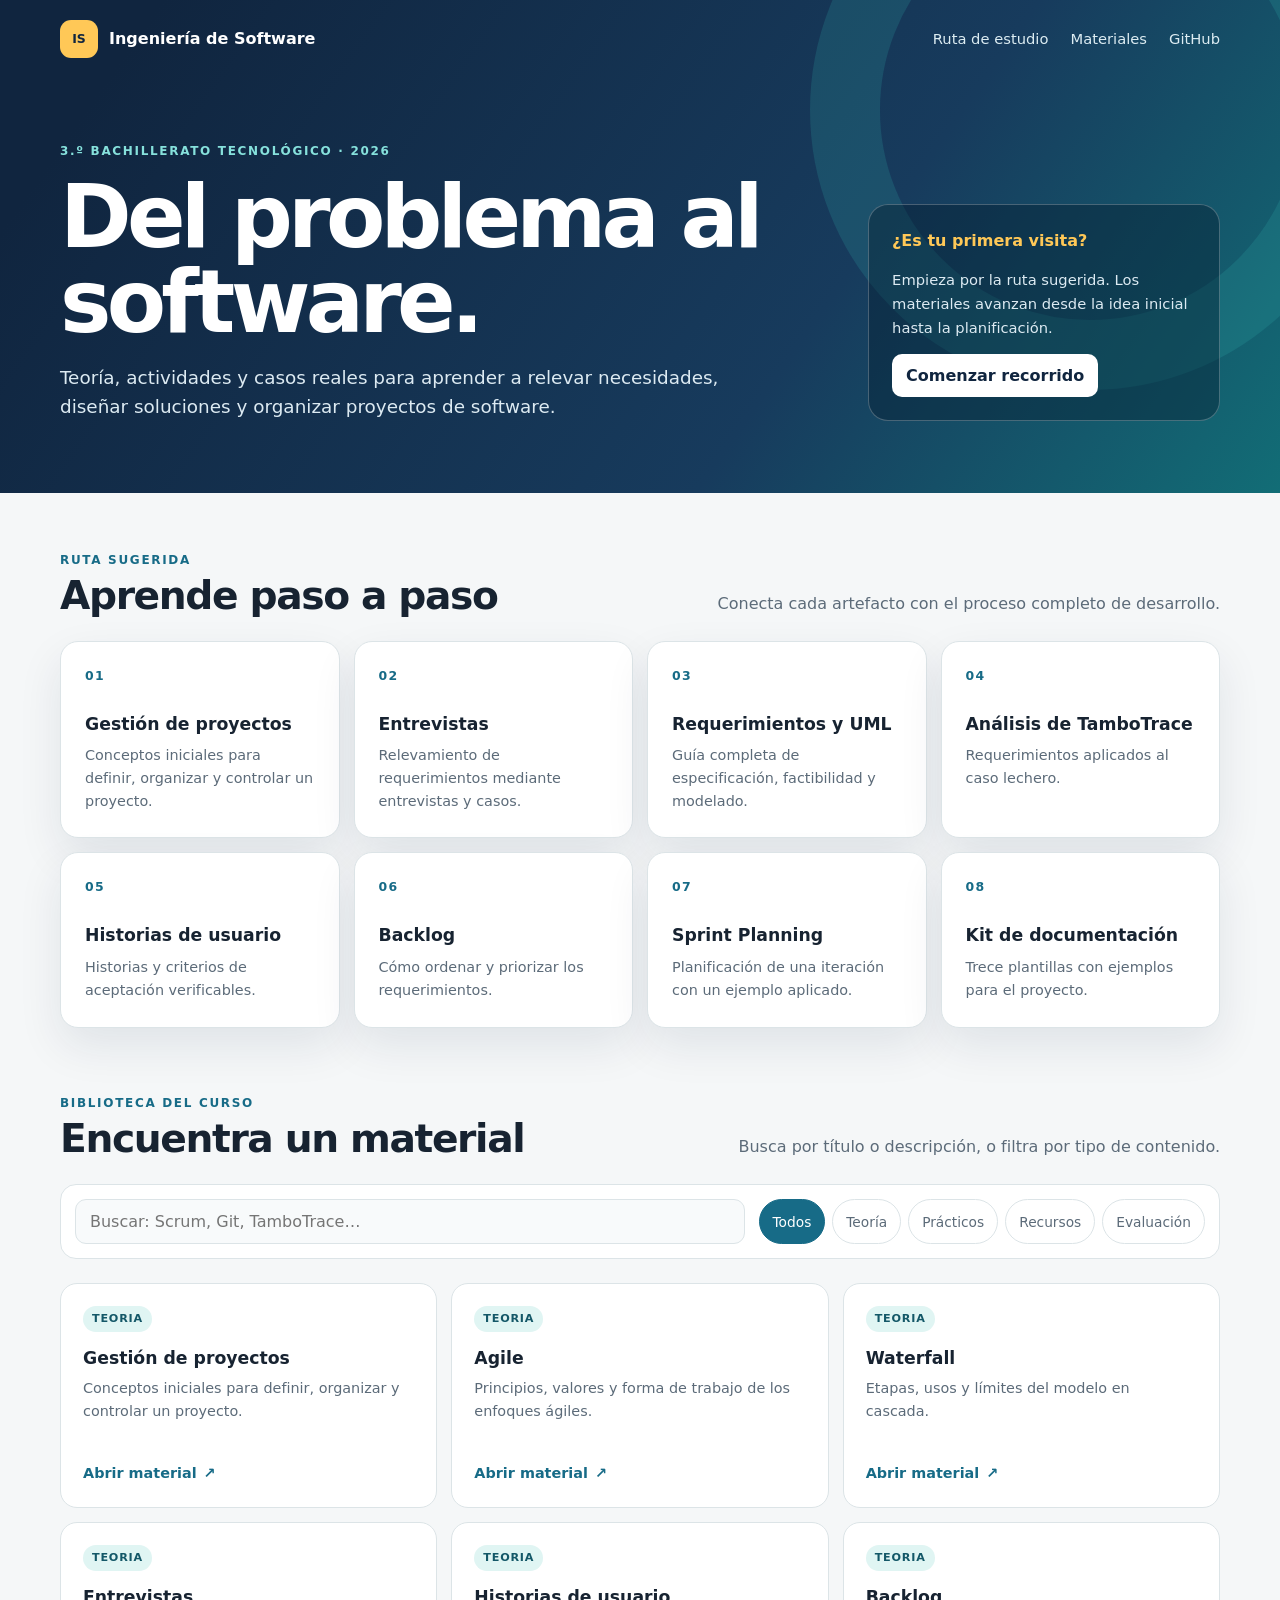
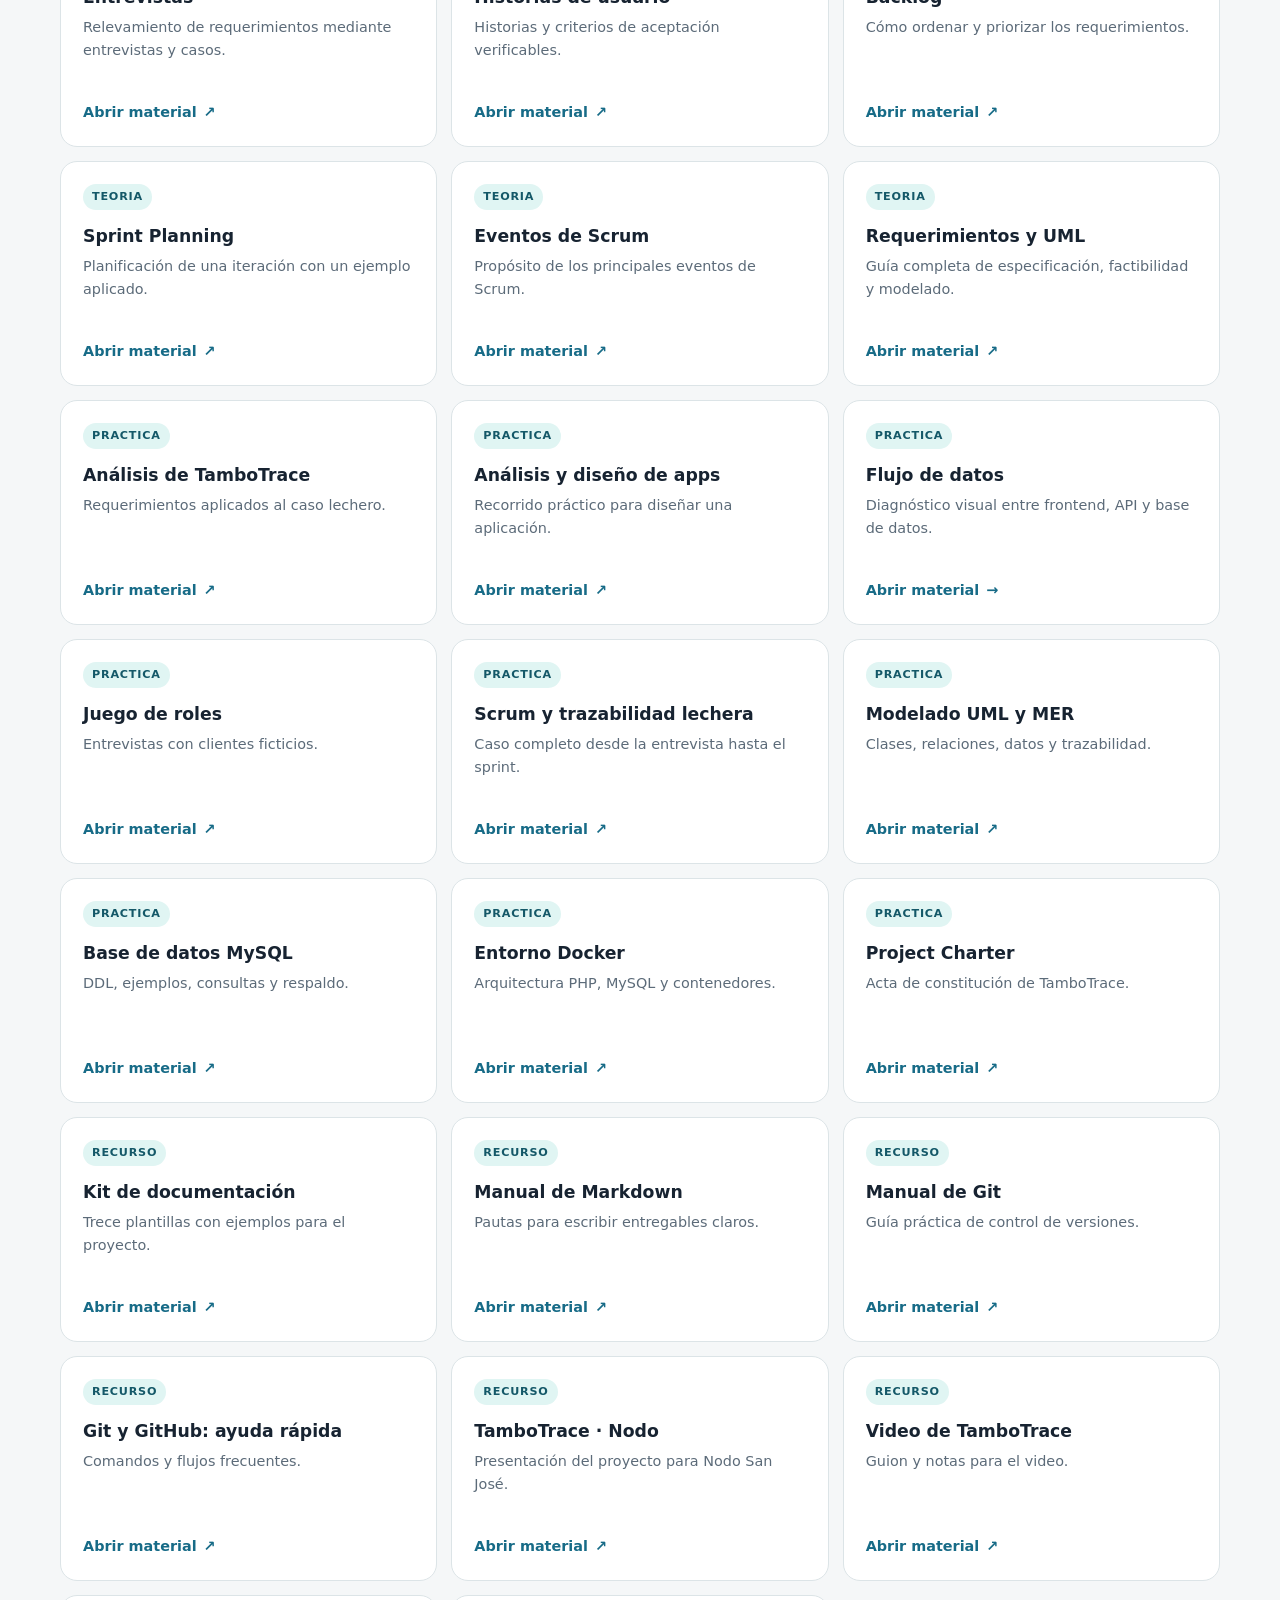
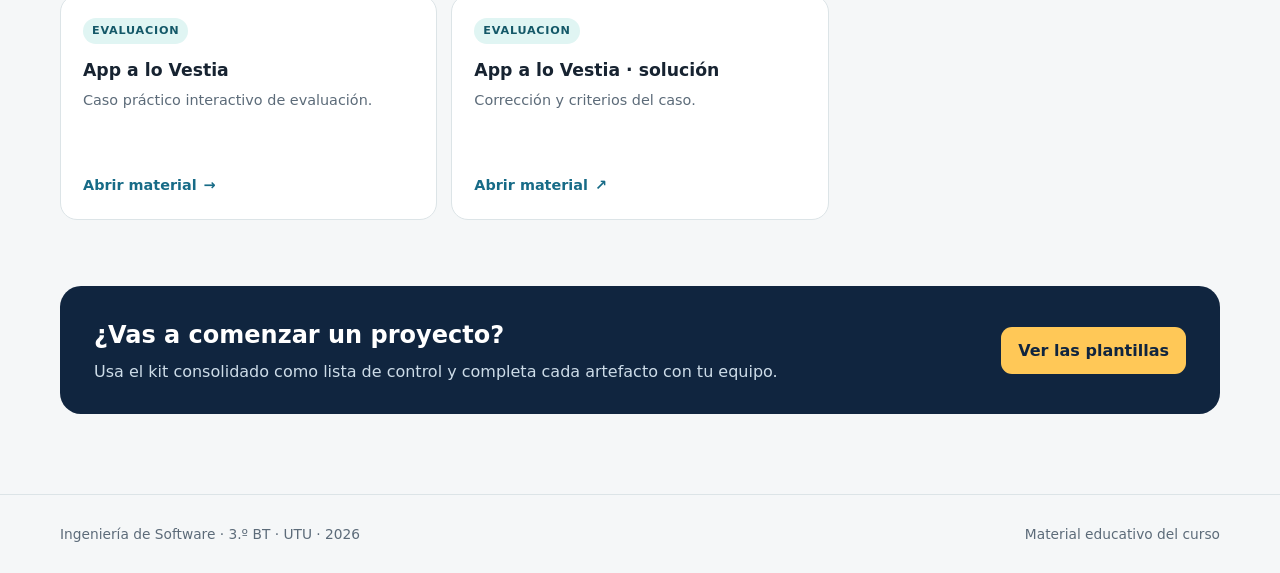
==== index.html @ 67c32080 "Prepara portal del curso para GitHub Pages" ====
<!doctype html>
<html lang="es">
<head>
  <meta charset="utf-8">
  <meta name="viewport" content="width=device-width, initial-scale=1">
  <meta name="description" content="Materiales de Ingeniería de Software para 3.º de Bachillerato Tecnológico, UTU.">
  <meta name="theme-color" content="#10253f">
  <meta property="og:type" content="website">
  <meta property="og:locale" content="es_UY">
  <meta property="og:title" content="Ingeniería de Software · 3.º BT">
  <meta property="og:description" content="Ruta de estudio, actividades y recursos del curso de Ingeniería de Software.">
  <link rel="canonical" href="https://portalutu.github.io/ing_software-3ro-bt/">
  <title>Ingeniería de Software · 3.º BT</title>
  <style>
    :root{--navy:#10253f;--navy2:#173b5d;--blue:#176b87;--cyan:#35b8b2;--yellow:#ffc857;--ink:#172331;--muted:#5c6b79;--paper:#f5f7f8;--card:#fff;--line:#dce4e7;--shadow:0 18px 45px #10253f17;color-scheme:light}
    *{box-sizing:border-box}html{scroll-behavior:smooth}body{margin:0;color:var(--ink);background:var(--paper);font:16px/1.6 system-ui,-apple-system,"Segoe UI",sans-serif}a{color:inherit}.wrap{width:min(1160px,calc(100% - 36px));margin:auto}.skip{position:fixed;z-index:20;top:10px;left:10px;padding:9px 13px;background:#fff;border-radius:8px;transform:translateY(-160%)}.skip:focus{transform:none}a:focus-visible,button:focus-visible,input:focus-visible{outline:3px solid var(--yellow);outline-offset:3px}
    header{position:relative;overflow:hidden;color:#fff;background:linear-gradient(125deg,var(--navy) 10%,var(--navy2) 64%,#126d76)}header:after{content:"";position:absolute;width:420px;height:420px;right:-90px;top:-170px;border:70px solid #35b8b22e;border-radius:50%}nav{position:relative;z-index:1;display:flex;justify-content:space-between;align-items:center;padding:20px 0}.brand{display:flex;align-items:center;gap:11px;font-weight:800;text-decoration:none}.mark{display:grid;place-items:center;width:38px;height:38px;border-radius:11px;color:var(--navy);background:var(--yellow);font-size:.78rem}.navlinks{display:flex;gap:22px}.navlinks a{color:#dcecf2;font-size:.92rem;text-decoration:none}.hero{position:relative;z-index:1;display:grid;grid-template-columns:1.5fr .7fr;gap:54px;align-items:end;padding:64px 0 72px}.eyebrow,.kicker{color:#86e1dc;font-size:.75rem;font-weight:850;letter-spacing:.14em;text-transform:uppercase}h1{max-width:760px;margin:14px 0 18px;font-size:clamp(2.8rem,7vw,5.4rem);line-height:.98;letter-spacing:-.055em}.lead{max-width:670px;margin:0;color:#dceaf2;font-size:1.15rem}.hero-card{padding:23px;border:1px solid #ffffff3d;border-radius:20px;background:#071d306b}.hero-card strong{display:block;color:var(--yellow)}.hero-card p{color:#dceaf2;font-size:.92rem}.hero-card a{display:inline-flex;padding:9px 14px;border-radius:10px;color:var(--navy);background:#fff;font-weight:750;text-decoration:none}
    main{padding:58px 0 80px}section{margin-bottom:66px}.section-head{display:flex;justify-content:space-between;align-items:end;gap:24px;margin-bottom:24px}.section-head h2{margin:3px 0 0;font-size:clamp(1.7rem,4vw,2.45rem);line-height:1.1;letter-spacing:-.035em}.section-head p{max-width:540px;margin:0;color:var(--muted)}.kicker{color:var(--blue)}.route{display:grid;grid-template-columns:repeat(4,1fr);gap:14px;counter-reset:step}.step{min-height:176px;padding:24px;border:1px solid var(--line);border-radius:18px;background:var(--card);box-shadow:var(--shadow);text-decoration:none;transition:.18s}.step:hover,.material:hover{transform:translateY(-4px);border-color:var(--cyan)}.step:before{counter-increment:step;content:"0" counter(step);display:block;margin-bottom:25px;color:var(--blue);font-size:.78rem;font-weight:900;letter-spacing:.1em}.step strong{display:block;font-size:1.08rem}.step span{display:block;margin-top:6px;color:var(--muted);font-size:.9rem}
    .toolbar{display:grid;grid-template-columns:1fr auto;gap:14px;margin-bottom:24px;padding:14px;border:1px solid var(--line);border-radius:16px;background:#fff}.search{width:100%;min-height:44px;padding:9px 14px;border:1px solid var(--line);border-radius:11px;color:var(--ink);background:#f8fafb;font:inherit}.filters{display:flex;flex-wrap:wrap;gap:7px}.filter{border:1px solid var(--line);border-radius:999px;padding:8px 13px;color:var(--muted);background:#fff;font:inherit;font-size:.86rem;cursor:pointer}.filter[aria-pressed=true]{color:#fff;border-color:var(--blue);background:var(--blue)}.materials{display:grid;grid-template-columns:repeat(3,1fr);gap:14px}.material{display:flex;flex-direction:column;min-height:225px;padding:22px;border:1px solid var(--line);border-radius:17px;background:#fff;transition:.18s}.material[hidden]{display:none}.tag{align-self:flex-start;padding:4px 9px;border-radius:999px;color:#145868;background:#e0f5f3;font-size:.7rem;font-weight:850;letter-spacing:.07em;text-transform:uppercase}.material h3{margin:16px 0 7px;font-size:1.08rem;line-height:1.25}.material p{margin:0 0 17px;color:var(--muted);font-size:.9rem}.material a{display:inline-flex;gap:7px;margin-top:auto;color:var(--blue);font-size:.9rem;font-weight:800;text-decoration:none}.material a:after{content:"↗"}.material a.local:after{content:"→"}.empty{display:none;grid-column:1/-1;padding:42px;border:1px dashed #aebbc1;border-radius:16px;color:var(--muted);text-align:center}.callout{display:grid;grid-template-columns:1fr auto;gap:30px;align-items:center;padding:30px 34px;border-radius:21px;color:#fff;background:var(--navy)}.callout h2{margin:0}.callout p{margin:4px 0 0;color:#cddce8}.callout a{padding:11px 17px;border-radius:11px;color:var(--navy);background:var(--yellow);font-weight:850;text-decoration:none}footer{padding:28px 0;border-top:1px solid var(--line);color:var(--muted);font-size:.86rem}footer .wrap{display:flex;justify-content:space-between}
    @media(max-width:1000px){.hero{grid-template-columns:1fr}.route,.materials{grid-template-columns:repeat(2,1fr)}.toolbar{grid-template-columns:1fr}}@media(max-width:620px){.wrap{width:min(100% - 24px,1160px)}.navlinks{display:none}.hero{padding:45px 0 52px}.route,.materials{grid-template-columns:1fr}.section-head{align-items:start;flex-direction:column;gap:9px}.callout{grid-template-columns:1fr}footer .wrap{flex-direction:column}}@media(prefers-reduced-motion:reduce){html{scroll-behavior:auto}*{transition:none!important}}
  </style>
</head>
<body>
  <a class="skip" href="#contenido">Saltar al contenido</a>
  <header><nav class="wrap" aria-label="Navegación principal"><a class="brand" href="#"><span class="mark">IS</span>Ingeniería de Software</a><div class="navlinks"><a href="#ruta">Ruta de estudio</a><a href="#materiales">Materiales</a><a href="https://github.com/portalutu/ing_software-3ro-bt">GitHub</a></div></nav>
    <div class="hero wrap"><div><div class="eyebrow">3.º Bachillerato Tecnológico · 2026</div><h1>Del problema al software.</h1><p class="lead">Teoría, actividades y casos reales para aprender a relevar necesidades, diseñar soluciones y organizar proyectos de software.</p></div><aside class="hero-card"><strong>¿Es tu primera visita?</strong><p>Empieza por la ruta sugerida. Los materiales avanzan desde la idea inicial hasta la planificación.</p><a href="#ruta">Comenzar recorrido</a></aside></div>
  </header>
  <main id="contenido" class="wrap">
    <section id="ruta"><div class="section-head"><div><div class="kicker">Ruta sugerida</div><h2>Aprende paso a paso</h2></div><p>Conecta cada artefacto con el proceso completo de desarrollo.</p></div><div class="route" id="route"></div></section>
    <section id="materiales"><div class="section-head"><div><div class="kicker">Biblioteca del curso</div><h2>Encuentra un material</h2></div><p>Busca por título o descripción, o filtra por tipo de contenido.</p></div>
      <div class="toolbar"><input id="search" class="search" type="search" aria-label="Buscar materiales" placeholder="Buscar: Scrum, Git, TamboTrace…"><div class="filters" role="group" aria-label="Filtrar materiales"><button class="filter" data-filter="all" aria-pressed="true">Todos</button><button class="filter" data-filter="teoria" aria-pressed="false">Teoría</button><button class="filter" data-filter="practica" aria-pressed="false">Prácticos</button><button class="filter" data-filter="recurso" aria-pressed="false">Recursos</button><button class="filter" data-filter="evaluacion" aria-pressed="false">Evaluación</button></div></div>
      <div class="materials" id="grid"><p class="empty" id="empty">No encontramos materiales con esos criterios.</p></div>
    </section>
    <aside class="callout"><div><h2>¿Vas a comenzar un proyecto?</h2><p>Usa el kit consolidado como lista de control y completa cada artefacto con tu equipo.</p></div><a href="https://github.com/portalutu/ing_software-3ro-bt/blob/main/documentos/Project_Management_Templates_full.md">Ver las plantillas</a></aside>
  </main>
  <footer><div class="wrap"><span>Ingeniería de Software · 3.º BT · UTU · 2026</span><span>Material educativo del curso</span></div></footer>
  <script>
    const gh='https://github.com/portalutu/ing_software-3ro-bt/blob/main/';
    const docs=[
      ['teoria','Gestión de proyectos','Conceptos iniciales para definir, organizar y controlar un proyecto.','Teoricos/Introducci%C3%B3n%20a%20la%20Gesti%C3%B3n%20de%20Proyectos.md'],['teoria','Agile','Principios, valores y forma de trabajo de los enfoques ágiles.','Teoricos/agile.md'],['teoria','Waterfall','Etapas, usos y límites del modelo en cascada.','Teoricos/waterfall.md'],['teoria','Entrevistas','Relevamiento de requerimientos mediante entrevistas y casos.','Teoricos/entrevistas.md'],['teoria','Historias de usuario','Historias y criterios de aceptación verificables.','Teoricos/user-stories.md'],['teoria','Backlog','Cómo ordenar y priorizar los requerimientos.','Teoricos/backlog.md'],['teoria','Sprint Planning','Planificación de una iteración con un ejemplo aplicado.','Teoricos/sprint-planning.md'],['teoria','Eventos de Scrum','Propósito de los principales eventos de Scrum.','Teoricos/scrum-events.md'],['teoria','Requerimientos y UML','Guía completa de especificación, factibilidad y modelado.','Teoricos/ADA.md'],
      ['practica','Análisis de TamboTrace','Requerimientos aplicados al caso lechero.','ADA/analisis.md'],['practica','Análisis y diseño de apps','Recorrido práctico para diseñar una aplicación.','ADA/guia_analisis_disenio_apps.md'],['practica','Flujo de datos','Diagnóstico visual entre frontend, API y base de datos.','ADA/flujo_de_datos.html',1],['practica','Juego de roles','Entrevistas con clientes ficticios.','Practicos/juego_roles_relevamiento_requerimientos_3_emt.md'],['practica','Scrum y trazabilidad lechera','Caso completo desde la entrevista hasta el sprint.','Practicos/proyecto_scrum_trazabilidad_lechera.md'],['practica','Modelado UML y MER','Clases, relaciones, datos y trazabilidad.','Practicos/ada-tambotrace.md'],['practica','Base de datos MySQL','DDL, ejemplos, consultas y respaldo.','Practicos/ada-tambotrace-mysql.md'],['practica','Entorno Docker','Arquitectura PHP, MySQL y contenedores.','Practicos/ada-tambotrace-docker.md'],['practica','Project Charter','Acta de constitución de TamboTrace.','Practicos/ada-tambotrace-project-charter.md'],
      ['recurso','Kit de documentación','Trece plantillas con ejemplos para el proyecto.','documentos/Project_Management_Templates_full.md'],['recurso','Manual de Markdown','Pautas para escribir entregables claros.','documentos/manual_estilo_markdown.md'],['recurso','Manual de Git','Guía práctica de control de versiones.','documentos/manual_git_v2.md'],['recurso','Git y GitHub: ayuda rápida','Comandos y flujos frecuentes.','documentos/git-gh-cheatsheet.md'],['recurso','TamboTrace · Nodo','Presentación del proyecto para Nodo San José.','Premios-Nodo/presentacion_proyecto.md'],['recurso','Video de TamboTrace','Guion y notas para el video.','Premios-Nodo/guion_video_tambotrace.md'],
      ['evaluacion','App a lo Vestia','Caso práctico interactivo de evaluación.','Eval/app_a_lo_vestia.html',1],['evaluacion','App a lo Vestia · solución','Corrección y criterios del caso.','Eval/app_a_lo_vestia_correccion.md']
    ];
    const route=[docs[0],docs[3],docs[8],docs[9],docs[4],docs[5],docs[6],docs[18]];
    const link=d=>d[4]?d[3]:gh+d[3];
    document.querySelector('#route').innerHTML=route.map(d=>`<a class="step" href="${link(d)}"><strong>${d[1]}</strong><span>${d[2]}</span></a>`).join('');
    const grid=document.querySelector('#grid'),empty=document.querySelector('#empty');
    grid.insertAdjacentHTML('afterbegin',docs.map(d=>`<article class="material" data-category="${d[0]}"><span class="tag">${d[0]}</span><h3>${d[1]}</h3><p>${d[2]}</p><a class="${d[4]?'local':''}" href="${link(d)}">Abrir material</a></article>`).join(''));
    const cards=[...document.querySelectorAll('.material')],filters=[...document.querySelectorAll('.filter')],search=document.querySelector('#search');let category='all';
    const norm=s=>s.normalize('NFD').replace(/[\u0300-\u036f]/g,'').toLowerCase();
    function update(){let count=0,q=norm(search.value.trim());cards.forEach(c=>{c.hidden=!((category==='all'||c.dataset.category===category)&&(!q||norm(c.textContent).includes(q)));if(!c.hidden)count++});empty.style.display=count?'none':'block'}
    search.addEventListener('input',update);filters.forEach(b=>b.addEventListener('click',()=>{category=b.dataset.filter;filters.forEach(x=>x.setAttribute('aria-pressed',String(x===b)));update()}));
  </script>
</body>
</html>
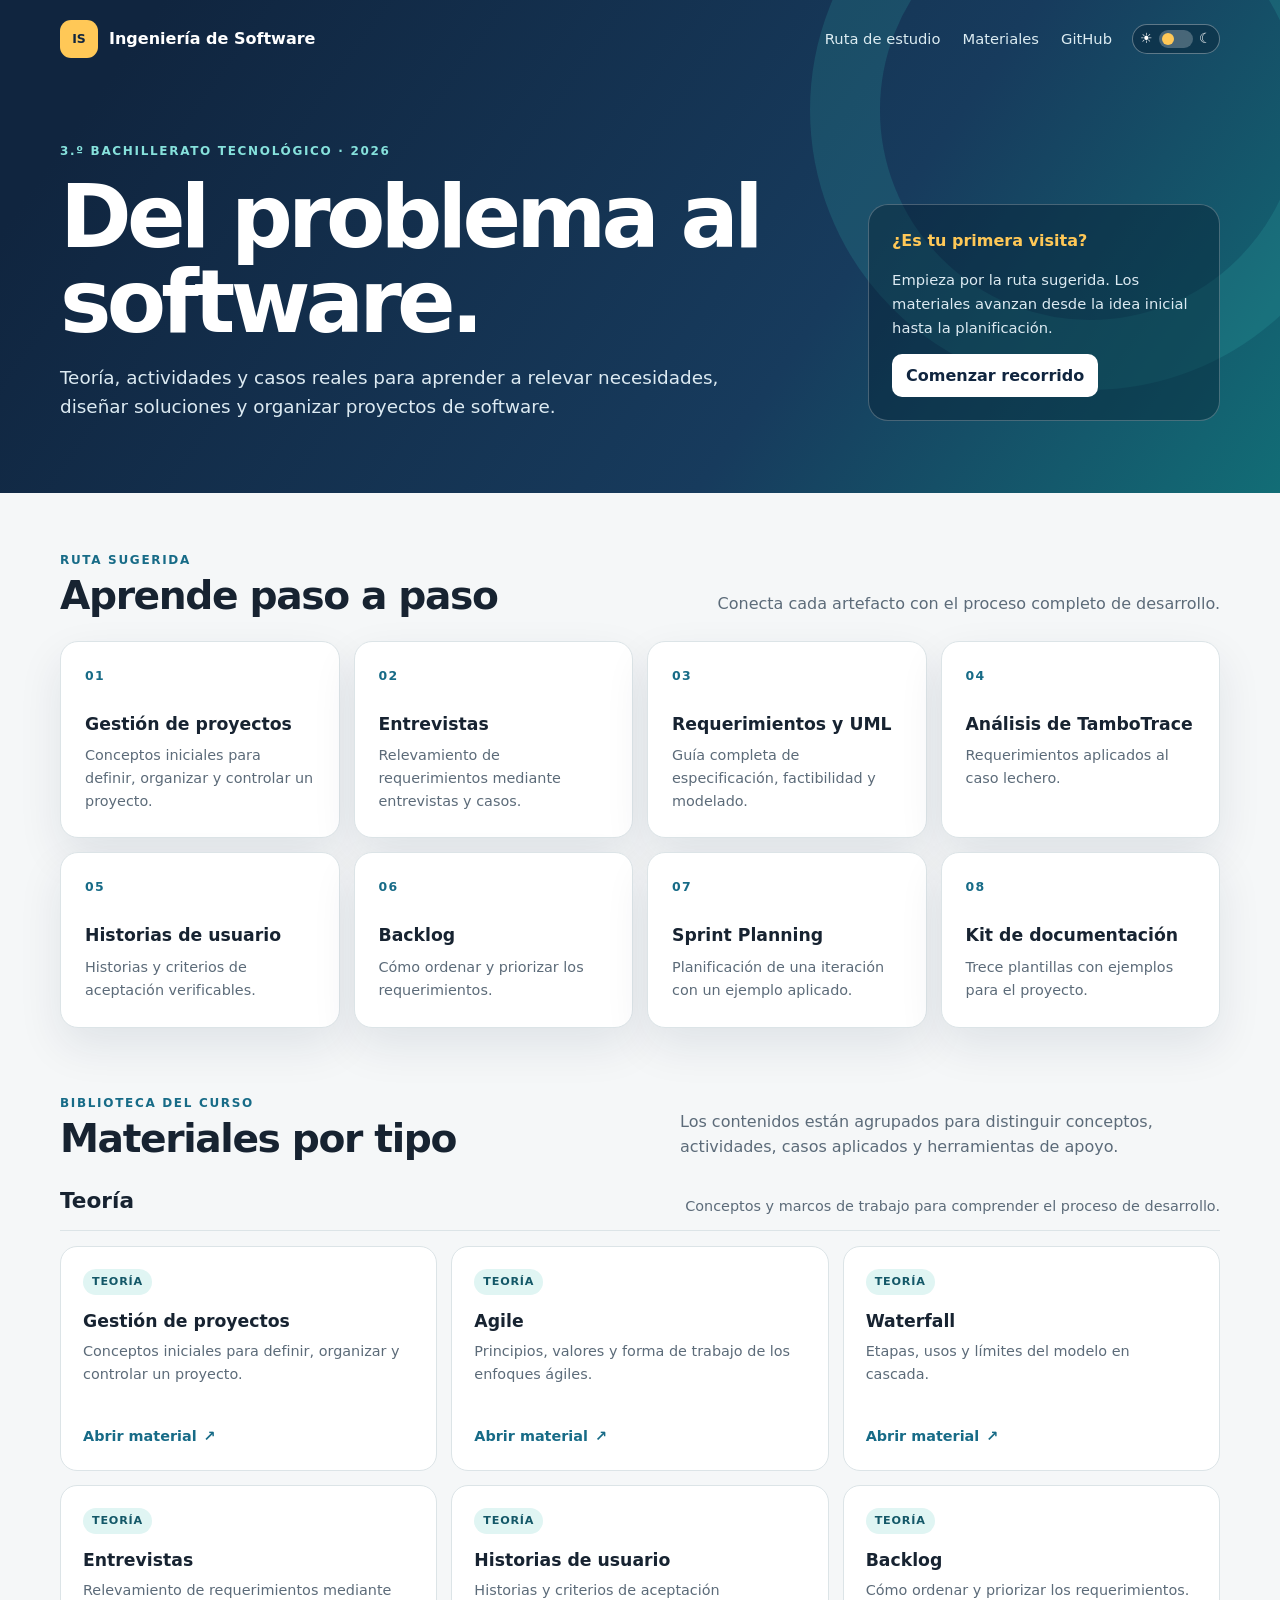
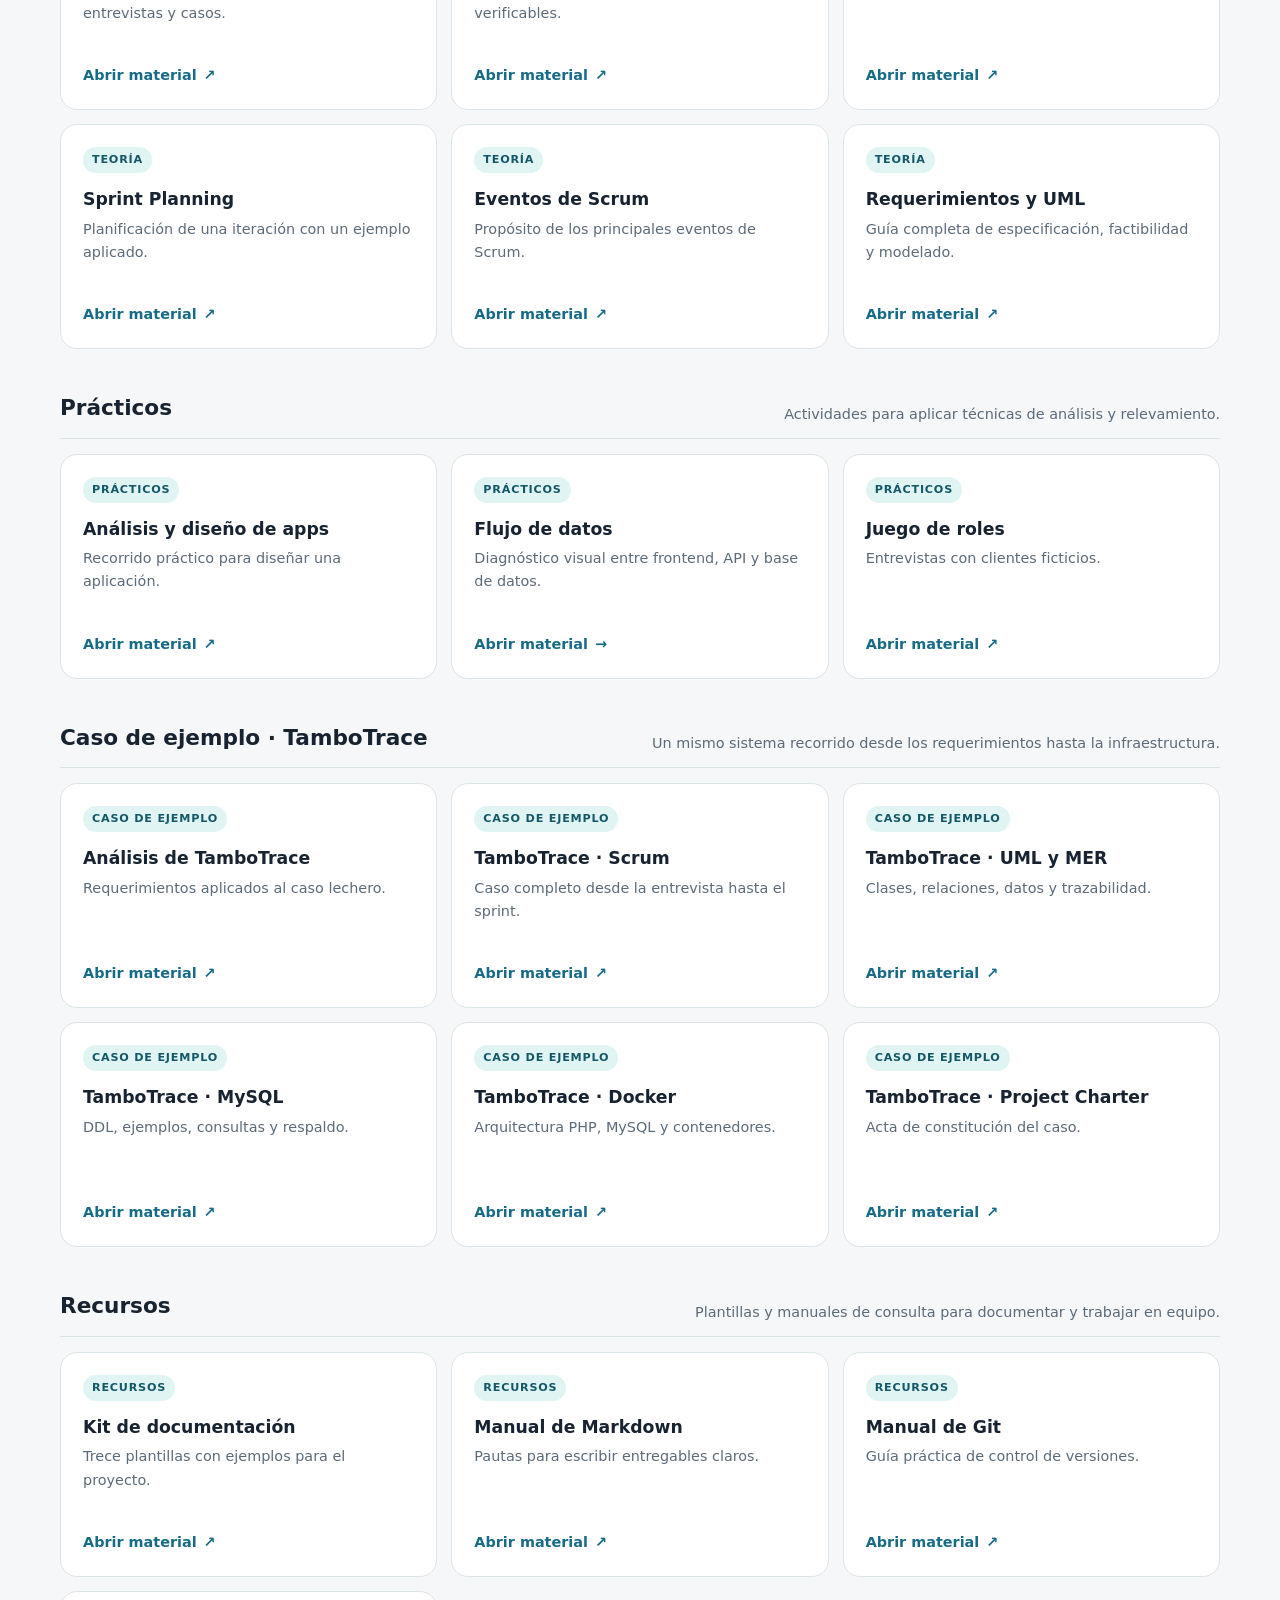
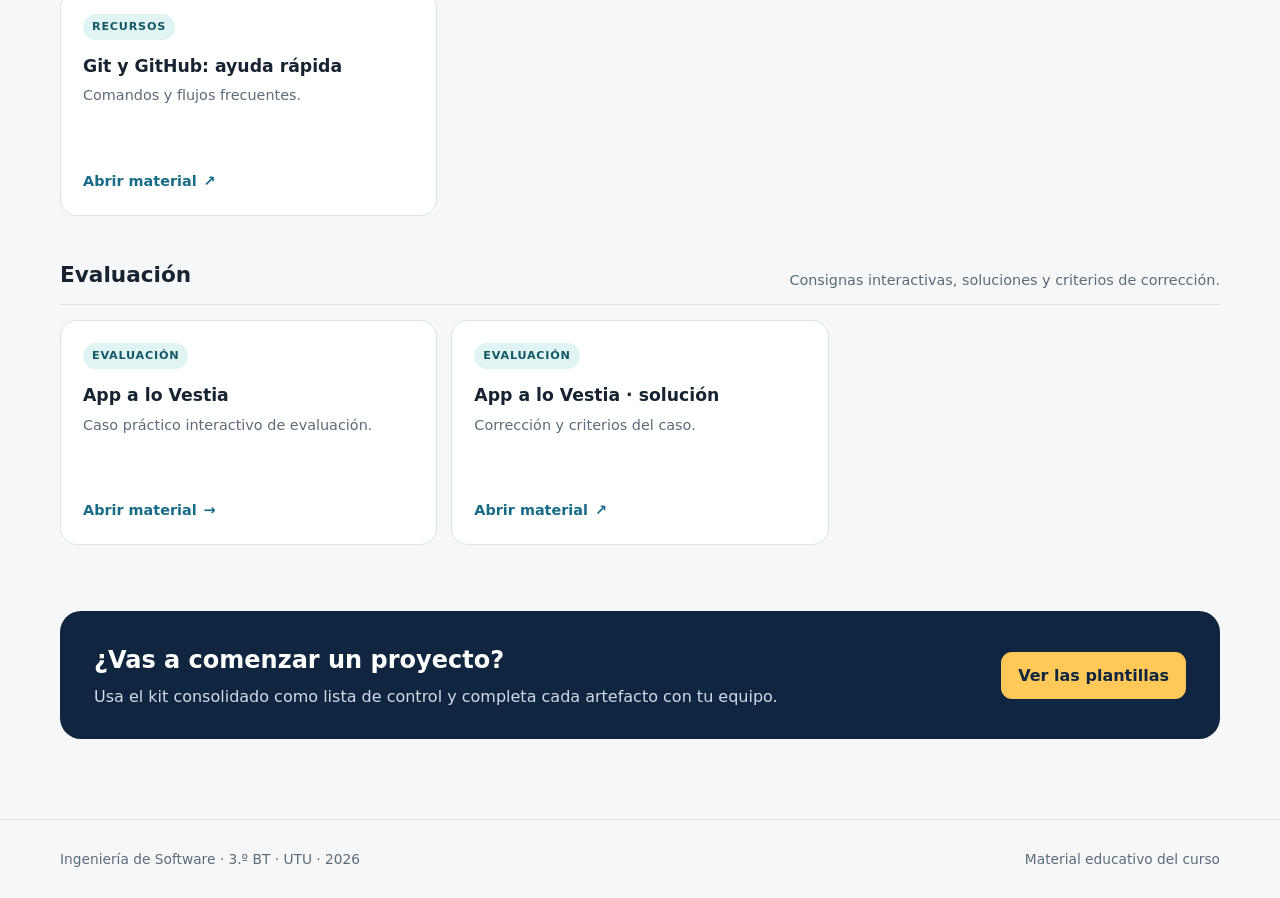
==== commit dc2c11d5: "Reorganiza materiales de la portada" ====
--- a/index.html
+++ b/index.html
@@ -11,46 +11,47 @@
   <meta property="og:description" content="Ruta de estudio, actividades y recursos del curso de Ingeniería de Software.">
   <link rel="canonical" href="https://portalutu.github.io/ing_software-3ro-bt/">
   <title>Ingeniería de Software · 3.º BT</title>
+  <script>try{const t=localStorage.getItem('utu-theme');document.documentElement.dataset.theme=t||(matchMedia('(prefers-color-scheme:dark)').matches?'dark':'light')}catch(e){document.documentElement.dataset.theme='light'}</script>
   <style>
-    :root{--navy:#10253f;--navy2:#173b5d;--blue:#176b87;--cyan:#35b8b2;--yellow:#ffc857;--ink:#172331;--muted:#5c6b79;--paper:#f5f7f8;--card:#fff;--line:#dce4e7;--shadow:0 18px 45px #10253f17;color-scheme:light}
-    *{box-sizing:border-box}html{scroll-behavior:smooth}body{margin:0;color:var(--ink);background:var(--paper);font:16px/1.6 system-ui,-apple-system,"Segoe UI",sans-serif}a{color:inherit}.wrap{width:min(1160px,calc(100% - 36px));margin:auto}.skip{position:fixed;z-index:20;top:10px;left:10px;padding:9px 13px;background:#fff;border-radius:8px;transform:translateY(-160%)}.skip:focus{transform:none}a:focus-visible,button:focus-visible,input:focus-visible{outline:3px solid var(--yellow);outline-offset:3px}
-    header{position:relative;overflow:hidden;color:#fff;background:linear-gradient(125deg,var(--navy) 10%,var(--navy2) 64%,#126d76)}header:after{content:"";position:absolute;width:420px;height:420px;right:-90px;top:-170px;border:70px solid #35b8b22e;border-radius:50%}nav{position:relative;z-index:1;display:flex;justify-content:space-between;align-items:center;padding:20px 0}.brand{display:flex;align-items:center;gap:11px;font-weight:800;text-decoration:none}.mark{display:grid;place-items:center;width:38px;height:38px;border-radius:11px;color:var(--navy);background:var(--yellow);font-size:.78rem}.navlinks{display:flex;gap:22px}.navlinks a{color:#dcecf2;font-size:.92rem;text-decoration:none}.hero{position:relative;z-index:1;display:grid;grid-template-columns:1.5fr .7fr;gap:54px;align-items:end;padding:64px 0 72px}.eyebrow,.kicker{color:#86e1dc;font-size:.75rem;font-weight:850;letter-spacing:.14em;text-transform:uppercase}h1{max-width:760px;margin:14px 0 18px;font-size:clamp(2.8rem,7vw,5.4rem);line-height:.98;letter-spacing:-.055em}.lead{max-width:670px;margin:0;color:#dceaf2;font-size:1.15rem}.hero-card{padding:23px;border:1px solid #ffffff3d;border-radius:20px;background:#071d306b}.hero-card strong{display:block;color:var(--yellow)}.hero-card p{color:#dceaf2;font-size:.92rem}.hero-card a{display:inline-flex;padding:9px 14px;border-radius:10px;color:var(--navy);background:#fff;font-weight:750;text-decoration:none}
+    :root{--navy:#10253f;--navy2:#173b5d;--blue:#176b87;--cyan:#35b8b2;--yellow:#ffc857;--ink:#172331;--muted:#5c6b79;--paper:#f5f7f8;--card:#fff;--line:#dce4e7;--tag-ink:#145868;--tag-bg:#e0f5f3;--shadow:0 18px 45px #10253f17;color-scheme:light}
+    :root[data-theme=dark]{--blue:#62cbd7;--ink:#e9f0f5;--muted:#a9bac7;--paper:#0b1520;--card:#122231;--line:#294052;--tag-ink:#8de2dc;--tag-bg:#163b42;--shadow:0 18px 45px #00000042;color-scheme:dark}
+    *{box-sizing:border-box}html{scroll-behavior:smooth}body{margin:0;color:var(--ink);background:var(--paper);font:16px/1.6 system-ui,-apple-system,"Segoe UI",sans-serif;transition:color .2s,background-color .2s}a{color:inherit}.wrap{width:min(1160px,calc(100% - 36px));margin:auto}.skip{position:fixed;z-index:20;top:10px;left:10px;padding:9px 13px;color:var(--ink);background:var(--card);border-radius:8px;transform:translateY(-160%)}.skip:focus{transform:none}a:focus-visible,button:focus-visible{outline:3px solid var(--yellow);outline-offset:3px}
+    header{position:relative;overflow:hidden;color:#fff;background:linear-gradient(125deg,var(--navy) 10%,var(--navy2) 64%,#126d76)}header:after{content:"";position:absolute;width:420px;height:420px;right:-90px;top:-170px;border:70px solid #35b8b22e;border-radius:50%}nav{position:relative;z-index:1;display:flex;justify-content:space-between;align-items:center;padding:20px 0}.brand{display:flex;align-items:center;gap:11px;font-weight:800;text-decoration:none}.mark{display:grid;place-items:center;width:38px;height:38px;border-radius:11px;color:var(--navy);background:var(--yellow);font-size:.78rem}.nav-actions,.navlinks{display:flex;align-items:center}.nav-actions{gap:20px}.navlinks{gap:22px}.navlinks a{color:#dcecf2;font-size:.92rem;text-decoration:none}.theme-toggle{display:flex;align-items:center;gap:6px;padding:5px 7px;border:1px solid #ffffff55;border-radius:999px;color:#fff;background:#071d306b;cursor:pointer}.theme-toggle:hover{border-color:#86e1dc}.theme-icon{font-size:.85rem;line-height:1}.theme-track{position:relative;width:34px;height:18px;border-radius:999px;background:#ffffff3d}.theme-knob{position:absolute;top:3px;left:3px;width:12px;height:12px;border-radius:50%;background:var(--yellow);transition:transform .2s}.theme-toggle[aria-checked=true] .theme-knob{transform:translateX(16px)}.hero{position:relative;z-index:1;display:grid;grid-template-columns:1.5fr .7fr;gap:54px;align-items:end;padding:64px 0 72px}.eyebrow,.kicker{color:#86e1dc;font-size:.75rem;font-weight:850;letter-spacing:.14em;text-transform:uppercase}h1{max-width:760px;margin:14px 0 18px;font-size:clamp(2.8rem,7vw,5.4rem);line-height:.98;letter-spacing:-.055em}.lead{max-width:670px;margin:0;color:#dceaf2;font-size:1.15rem}.hero-card{padding:23px;border:1px solid #ffffff3d;border-radius:20px;background:#071d306b}.hero-card strong{display:block;color:var(--yellow)}.hero-card p{color:#dceaf2;font-size:.92rem}.hero-card a{display:inline-flex;padding:9px 14px;border-radius:10px;color:var(--navy);background:#fff;font-weight:750;text-decoration:none}
     main{padding:58px 0 80px}section{margin-bottom:66px}.section-head{display:flex;justify-content:space-between;align-items:end;gap:24px;margin-bottom:24px}.section-head h2{margin:3px 0 0;font-size:clamp(1.7rem,4vw,2.45rem);line-height:1.1;letter-spacing:-.035em}.section-head p{max-width:540px;margin:0;color:var(--muted)}.kicker{color:var(--blue)}.route{display:grid;grid-template-columns:repeat(4,1fr);gap:14px;counter-reset:step}.step{min-height:176px;padding:24px;border:1px solid var(--line);border-radius:18px;background:var(--card);box-shadow:var(--shadow);text-decoration:none;transition:.18s}.step:hover,.material:hover{transform:translateY(-4px);border-color:var(--cyan)}.step:before{counter-increment:step;content:"0" counter(step);display:block;margin-bottom:25px;color:var(--blue);font-size:.78rem;font-weight:900;letter-spacing:.1em}.step strong{display:block;font-size:1.08rem}.step span{display:block;margin-top:6px;color:var(--muted);font-size:.9rem}
-    .toolbar{display:grid;grid-template-columns:1fr auto;gap:14px;margin-bottom:24px;padding:14px;border:1px solid var(--line);border-radius:16px;background:#fff}.search{width:100%;min-height:44px;padding:9px 14px;border:1px solid var(--line);border-radius:11px;color:var(--ink);background:#f8fafb;font:inherit}.filters{display:flex;flex-wrap:wrap;gap:7px}.filter{border:1px solid var(--line);border-radius:999px;padding:8px 13px;color:var(--muted);background:#fff;font:inherit;font-size:.86rem;cursor:pointer}.filter[aria-pressed=true]{color:#fff;border-color:var(--blue);background:var(--blue)}.materials{display:grid;grid-template-columns:repeat(3,1fr);gap:14px}.material{display:flex;flex-direction:column;min-height:225px;padding:22px;border:1px solid var(--line);border-radius:17px;background:#fff;transition:.18s}.material[hidden]{display:none}.tag{align-self:flex-start;padding:4px 9px;border-radius:999px;color:#145868;background:#e0f5f3;font-size:.7rem;font-weight:850;letter-spacing:.07em;text-transform:uppercase}.material h3{margin:16px 0 7px;font-size:1.08rem;line-height:1.25}.material p{margin:0 0 17px;color:var(--muted);font-size:.9rem}.material a{display:inline-flex;gap:7px;margin-top:auto;color:var(--blue);font-size:.9rem;font-weight:800;text-decoration:none}.material a:after{content:"↗"}.material a.local:after{content:"→"}.empty{display:none;grid-column:1/-1;padding:42px;border:1px dashed #aebbc1;border-radius:16px;color:var(--muted);text-align:center}.callout{display:grid;grid-template-columns:1fr auto;gap:30px;align-items:center;padding:30px 34px;border-radius:21px;color:#fff;background:var(--navy)}.callout h2{margin:0}.callout p{margin:4px 0 0;color:#cddce8}.callout a{padding:11px 17px;border-radius:11px;color:var(--navy);background:var(--yellow);font-weight:850;text-decoration:none}footer{padding:28px 0;border-top:1px solid var(--line);color:var(--muted);font-size:.86rem}footer .wrap{display:flex;justify-content:space-between}
-    @media(max-width:1000px){.hero{grid-template-columns:1fr}.route,.materials{grid-template-columns:repeat(2,1fr)}.toolbar{grid-template-columns:1fr}}@media(max-width:620px){.wrap{width:min(100% - 24px,1160px)}.navlinks{display:none}.hero{padding:45px 0 52px}.route,.materials{grid-template-columns:1fr}.section-head{align-items:start;flex-direction:column;gap:9px}.callout{grid-template-columns:1fr}footer .wrap{flex-direction:column}}@media(prefers-reduced-motion:reduce){html{scroll-behavior:auto}*{transition:none!important}}
+    .material-group{margin-bottom:42px}.group-head{display:flex;justify-content:space-between;align-items:end;gap:20px;margin-bottom:15px;padding-bottom:12px;border-bottom:1px solid var(--line)}.group-head h3{margin:0;font-size:1.35rem}.group-head p{max-width:570px;margin:0;color:var(--muted);font-size:.9rem}.materials{display:grid;grid-template-columns:repeat(3,1fr);gap:14px}.material{display:flex;flex-direction:column;min-height:225px;padding:22px;border:1px solid var(--line);border-radius:17px;background:var(--card);transition:.18s}.tag{align-self:flex-start;padding:4px 9px;border-radius:999px;color:var(--tag-ink);background:var(--tag-bg);font-size:.7rem;font-weight:850;letter-spacing:.07em;text-transform:uppercase}.material h4{margin:16px 0 7px;font-size:1.08rem;line-height:1.25}.material p{margin:0 0 17px;color:var(--muted);font-size:.9rem}.material a{display:inline-flex;gap:7px;margin-top:auto;color:var(--blue);font-size:.9rem;font-weight:800;text-decoration:none}.material a:after{content:"↗"}.material a.local:after{content:"→"}.callout{display:grid;grid-template-columns:1fr auto;gap:30px;align-items:center;padding:30px 34px;border-radius:21px;color:#fff;background:var(--navy)}.callout h2{margin:0}.callout p{margin:4px 0 0;color:#cddce8}.callout a{padding:11px 17px;border-radius:11px;color:var(--navy);background:var(--yellow);font-weight:850;text-decoration:none}footer{padding:28px 0;border-top:1px solid var(--line);color:var(--muted);font-size:.86rem}footer .wrap{display:flex;justify-content:space-between}
+    @media(max-width:1000px){.hero{grid-template-columns:1fr}.route,.materials{grid-template-columns:repeat(2,1fr)}}@media(max-width:620px){.wrap{width:min(100% - 24px,1160px)}.navlinks{display:none}.hero{padding:45px 0 52px}.route,.materials{grid-template-columns:1fr}.section-head,.group-head{align-items:start;flex-direction:column;gap:9px}.callout{grid-template-columns:1fr}footer .wrap{flex-direction:column}}@media(prefers-reduced-motion:reduce){html{scroll-behavior:auto}*{transition:none!important}}
   </style>
 </head>
 <body>
   <a class="skip" href="#contenido">Saltar al contenido</a>
-  <header><nav class="wrap" aria-label="Navegación principal"><a class="brand" href="#"><span class="mark">IS</span>Ingeniería de Software</a><div class="navlinks"><a href="#ruta">Ruta de estudio</a><a href="#materiales">Materiales</a><a href="https://github.com/portalutu/ing_software-3ro-bt">GitHub</a></div></nav>
+  <header><nav class="wrap" aria-label="Navegación principal"><a class="brand" href="#"><span class="mark">IS</span>Ingeniería de Software</a><div class="nav-actions"><div class="navlinks"><a href="#ruta">Ruta de estudio</a><a href="#materiales">Materiales</a><a href="https://github.com/portalutu/ing_software-3ro-bt">GitHub</a></div><button class="theme-toggle" id="themeToggle" type="button" role="switch" aria-checked="false" aria-label="Activar tema oscuro"><span class="theme-icon" aria-hidden="true">☀</span><span class="theme-track" aria-hidden="true"><span class="theme-knob"></span></span><span class="theme-icon" aria-hidden="true">☾</span></button></div></nav>
     <div class="hero wrap"><div><div class="eyebrow">3.º Bachillerato Tecnológico · 2026</div><h1>Del problema al software.</h1><p class="lead">Teoría, actividades y casos reales para aprender a relevar necesidades, diseñar soluciones y organizar proyectos de software.</p></div><aside class="hero-card"><strong>¿Es tu primera visita?</strong><p>Empieza por la ruta sugerida. Los materiales avanzan desde la idea inicial hasta la planificación.</p><a href="#ruta">Comenzar recorrido</a></aside></div>
   </header>
   <main id="contenido" class="wrap">
     <section id="ruta"><div class="section-head"><div><div class="kicker">Ruta sugerida</div><h2>Aprende paso a paso</h2></div><p>Conecta cada artefacto con el proceso completo de desarrollo.</p></div><div class="route" id="route"></div></section>
-    <section id="materiales"><div class="section-head"><div><div class="kicker">Biblioteca del curso</div><h2>Encuentra un material</h2></div><p>Busca por título o descripción, o filtra por tipo de contenido.</p></div>
-      <div class="toolbar"><input id="search" class="search" type="search" aria-label="Buscar materiales" placeholder="Buscar: Scrum, Git, TamboTrace…"><div class="filters" role="group" aria-label="Filtrar materiales"><button class="filter" data-filter="all" aria-pressed="true">Todos</button><button class="filter" data-filter="teoria" aria-pressed="false">Teoría</button><button class="filter" data-filter="practica" aria-pressed="false">Prácticos</button><button class="filter" data-filter="recurso" aria-pressed="false">Recursos</button><button class="filter" data-filter="evaluacion" aria-pressed="false">Evaluación</button></div></div>
-      <div class="materials" id="grid"><p class="empty" id="empty">No encontramos materiales con esos criterios.</p></div>
+    <section id="materiales"><div class="section-head"><div><div class="kicker">Biblioteca del curso</div><h2>Materiales por tipo</h2></div><p>Los contenidos están agrupados para distinguir conceptos, actividades, casos aplicados y herramientas de apoyo.</p></div>
+      <div id="materialGroups"></div>
     </section>
     <aside class="callout"><div><h2>¿Vas a comenzar un proyecto?</h2><p>Usa el kit consolidado como lista de control y completa cada artefacto con tu equipo.</p></div><a href="https://github.com/portalutu/ing_software-3ro-bt/blob/main/documentos/Project_Management_Templates_full.md">Ver las plantillas</a></aside>
   </main>
   <footer><div class="wrap"><span>Ingeniería de Software · 3.º BT · UTU · 2026</span><span>Material educativo del curso</span></div></footer>
   <script>
+    const themeToggle=document.querySelector('#themeToggle');
+    function applyTheme(theme,save=false){const dark=theme==='dark';document.documentElement.dataset.theme=theme;themeToggle.setAttribute('aria-checked',String(dark));themeToggle.setAttribute('aria-label',dark?'Activar tema claro':'Activar tema oscuro');themeToggle.title=dark?'Cambiar a tema claro':'Cambiar a tema oscuro';if(save)try{localStorage.setItem('utu-theme',theme)}catch(e){}}
+    applyTheme(document.documentElement.dataset.theme||'light');
+    themeToggle.addEventListener('click',()=>applyTheme(document.documentElement.dataset.theme==='dark'?'light':'dark',true));
     const gh='https://github.com/portalutu/ing_software-3ro-bt/blob/main/';
     const docs=[
       ['teoria','Gestión de proyectos','Conceptos iniciales para definir, organizar y controlar un proyecto.','Teoricos/Introducci%C3%B3n%20a%20la%20Gesti%C3%B3n%20de%20Proyectos.md'],['teoria','Agile','Principios, valores y forma de trabajo de los enfoques ágiles.','Teoricos/agile.md'],['teoria','Waterfall','Etapas, usos y límites del modelo en cascada.','Teoricos/waterfall.md'],['teoria','Entrevistas','Relevamiento de requerimientos mediante entrevistas y casos.','Teoricos/entrevistas.md'],['teoria','Historias de usuario','Historias y criterios de aceptación verificables.','Teoricos/user-stories.md'],['teoria','Backlog','Cómo ordenar y priorizar los requerimientos.','Teoricos/backlog.md'],['teoria','Sprint Planning','Planificación de una iteración con un ejemplo aplicado.','Teoricos/sprint-planning.md'],['teoria','Eventos de Scrum','Propósito de los principales eventos de Scrum.','Teoricos/scrum-events.md'],['teoria','Requerimientos y UML','Guía completa de especificación, factibilidad y modelado.','Teoricos/ADA.md'],
-      ['practica','Análisis de TamboTrace','Requerimientos aplicados al caso lechero.','ADA/analisis.md'],['practica','Análisis y diseño de apps','Recorrido práctico para diseñar una aplicación.','ADA/guia_analisis_disenio_apps.md'],['practica','Flujo de datos','Diagnóstico visual entre frontend, API y base de datos.','ADA/flujo_de_datos.html',1],['practica','Juego de roles','Entrevistas con clientes ficticios.','Practicos/juego_roles_relevamiento_requerimientos_3_emt.md'],['practica','Scrum y trazabilidad lechera','Caso completo desde la entrevista hasta el sprint.','Practicos/proyecto_scrum_trazabilidad_lechera.md'],['practica','Modelado UML y MER','Clases, relaciones, datos y trazabilidad.','Practicos/ada-tambotrace.md'],['practica','Base de datos MySQL','DDL, ejemplos, consultas y respaldo.','Practicos/ada-tambotrace-mysql.md'],['practica','Entorno Docker','Arquitectura PHP, MySQL y contenedores.','Practicos/ada-tambotrace-docker.md'],['practica','Project Charter','Acta de constitución de TamboTrace.','Practicos/ada-tambotrace-project-charter.md'],
-      ['recurso','Kit de documentación','Trece plantillas con ejemplos para el proyecto.','documentos/Project_Management_Templates_full.md'],['recurso','Manual de Markdown','Pautas para escribir entregables claros.','documentos/manual_estilo_markdown.md'],['recurso','Manual de Git','Guía práctica de control de versiones.','documentos/manual_git_v2.md'],['recurso','Git y GitHub: ayuda rápida','Comandos y flujos frecuentes.','documentos/git-gh-cheatsheet.md'],['recurso','TamboTrace · Nodo','Presentación del proyecto para Nodo San José.','Premios-Nodo/presentacion_proyecto.md'],['recurso','Video de TamboTrace','Guion y notas para el video.','Premios-Nodo/guion_video_tambotrace.md'],
+      ['caso','Análisis de TamboTrace','Requerimientos aplicados al caso lechero.','ADA/analisis.md'],['practica','Análisis y diseño de apps','Recorrido práctico para diseñar una aplicación.','ADA/guia_analisis_disenio_apps.md'],['practica','Flujo de datos','Diagnóstico visual entre frontend, API y base de datos.','ADA/flujo_de_datos.html',1],['practica','Juego de roles','Entrevistas con clientes ficticios.','Practicos/juego_roles_relevamiento_requerimientos_3_emt.md'],['caso','TamboTrace · Scrum','Caso completo desde la entrevista hasta el sprint.','Practicos/proyecto_scrum_trazabilidad_lechera.md'],['caso','TamboTrace · UML y MER','Clases, relaciones, datos y trazabilidad.','Practicos/ada-tambotrace.md'],['caso','TamboTrace · MySQL','DDL, ejemplos, consultas y respaldo.','Practicos/ada-tambotrace-mysql.md'],['caso','TamboTrace · Docker','Arquitectura PHP, MySQL y contenedores.','Practicos/ada-tambotrace-docker.md'],['caso','TamboTrace · Project Charter','Acta de constitución del caso.','Practicos/ada-tambotrace-project-charter.md'],
+      ['recurso','Kit de documentación','Trece plantillas con ejemplos para el proyecto.','documentos/Project_Management_Templates_full.md'],['recurso','Manual de Markdown','Pautas para escribir entregables claros.','documentos/manual_estilo_markdown.md'],['recurso','Manual de Git','Guía práctica de control de versiones.','documentos/manual_git_v2.md'],['recurso','Git y GitHub: ayuda rápida','Comandos y flujos frecuentes.','documentos/git-gh-cheatsheet.md'],
       ['evaluacion','App a lo Vestia','Caso práctico interactivo de evaluación.','Eval/app_a_lo_vestia.html',1],['evaluacion','App a lo Vestia · solución','Corrección y criterios del caso.','Eval/app_a_lo_vestia_correccion.md']
     ];
     const route=[docs[0],docs[3],docs[8],docs[9],docs[4],docs[5],docs[6],docs[18]];
     const link=d=>d[4]?d[3]:gh+d[3];
     document.querySelector('#route').innerHTML=route.map(d=>`<a class="step" href="${link(d)}"><strong>${d[1]}</strong><span>${d[2]}</span></a>`).join('');
-    const grid=document.querySelector('#grid'),empty=document.querySelector('#empty');
-    grid.insertAdjacentHTML('afterbegin',docs.map(d=>`<article class="material" data-category="${d[0]}"><span class="tag">${d[0]}</span><h3>${d[1]}</h3><p>${d[2]}</p><a class="${d[4]?'local':''}" href="${link(d)}">Abrir material</a></article>`).join(''));
-    const cards=[...document.querySelectorAll('.material')],filters=[...document.querySelectorAll('.filter')],search=document.querySelector('#search');let category='all';
-    const norm=s=>s.normalize('NFD').replace(/[\u0300-\u036f]/g,'').toLowerCase();
-    function update(){let count=0,q=norm(search.value.trim());cards.forEach(c=>{c.hidden=!((category==='all'||c.dataset.category===category)&&(!q||norm(c.textContent).includes(q)));if(!c.hidden)count++});empty.style.display=count?'none':'block'}
-    search.addEventListener('input',update);filters.forEach(b=>b.addEventListener('click',()=>{category=b.dataset.filter;filters.forEach(x=>x.setAttribute('aria-pressed',String(x===b)));update()}));
+    const groups=[['teoria','Teoría','Conceptos y marcos de trabajo para comprender el proceso de desarrollo.'],['practica','Prácticos','Actividades para aplicar técnicas de análisis y relevamiento.'],['caso','Caso de ejemplo · TamboTrace','Un mismo sistema recorrido desde los requerimientos hasta la infraestructura.'],['recurso','Recursos','Plantillas y manuales de consulta para documentar y trabajar en equipo.'],['evaluacion','Evaluación','Consignas interactivas, soluciones y criterios de corrección.']];
+    document.querySelector('#materialGroups').innerHTML=groups.map(([key,title,description])=>{const items=docs.filter(d=>d[0]===key);return `<section class="material-group" aria-labelledby="group-${key}"><div class="group-head"><h3 id="group-${key}">${title}</h3><p>${description}</p></div><div class="materials">${items.map(d=>`<article class="material"><span class="tag">${title.split(' · ')[0]}</span><h4>${d[1]}</h4><p>${d[2]}</p><a class="${d[4]?'local':''}" href="${link(d)}">Abrir material</a></article>`).join('')}</div></section>`}).join('');
   </script>
 </body>
 </html>
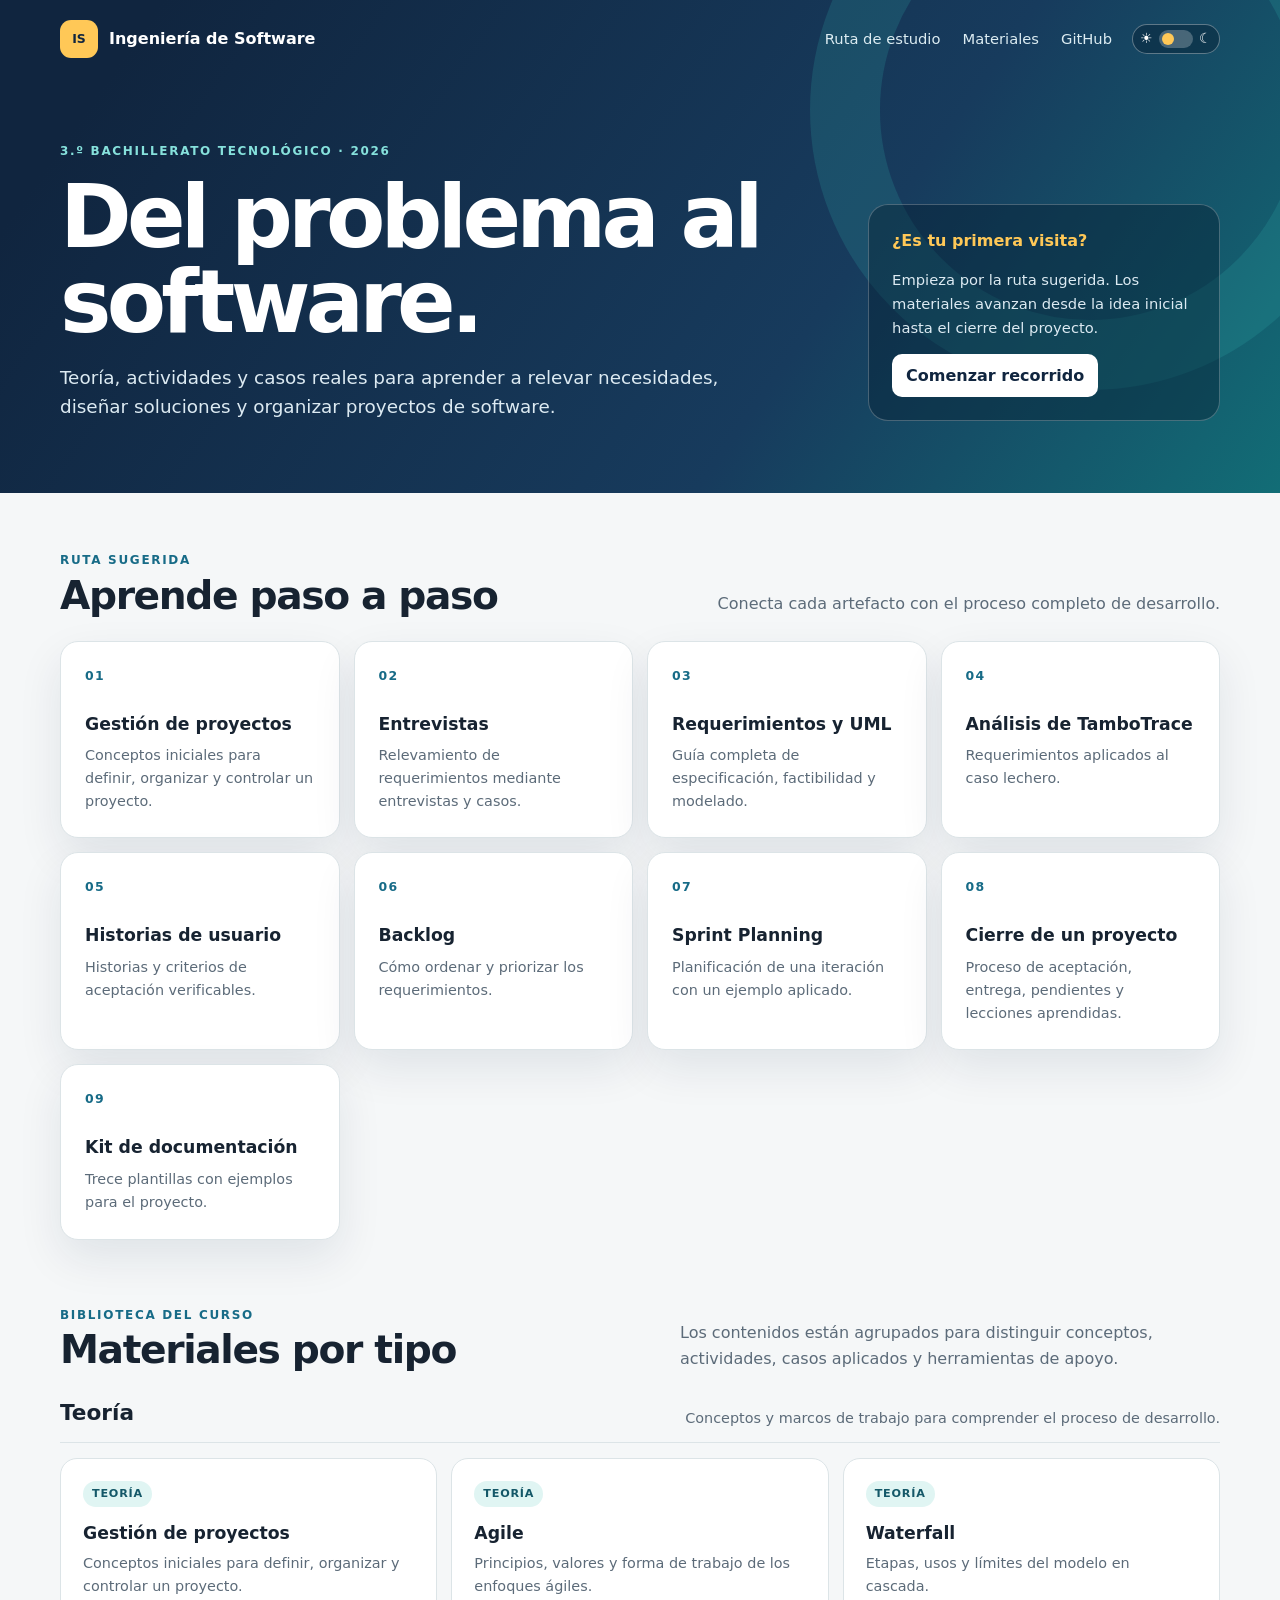
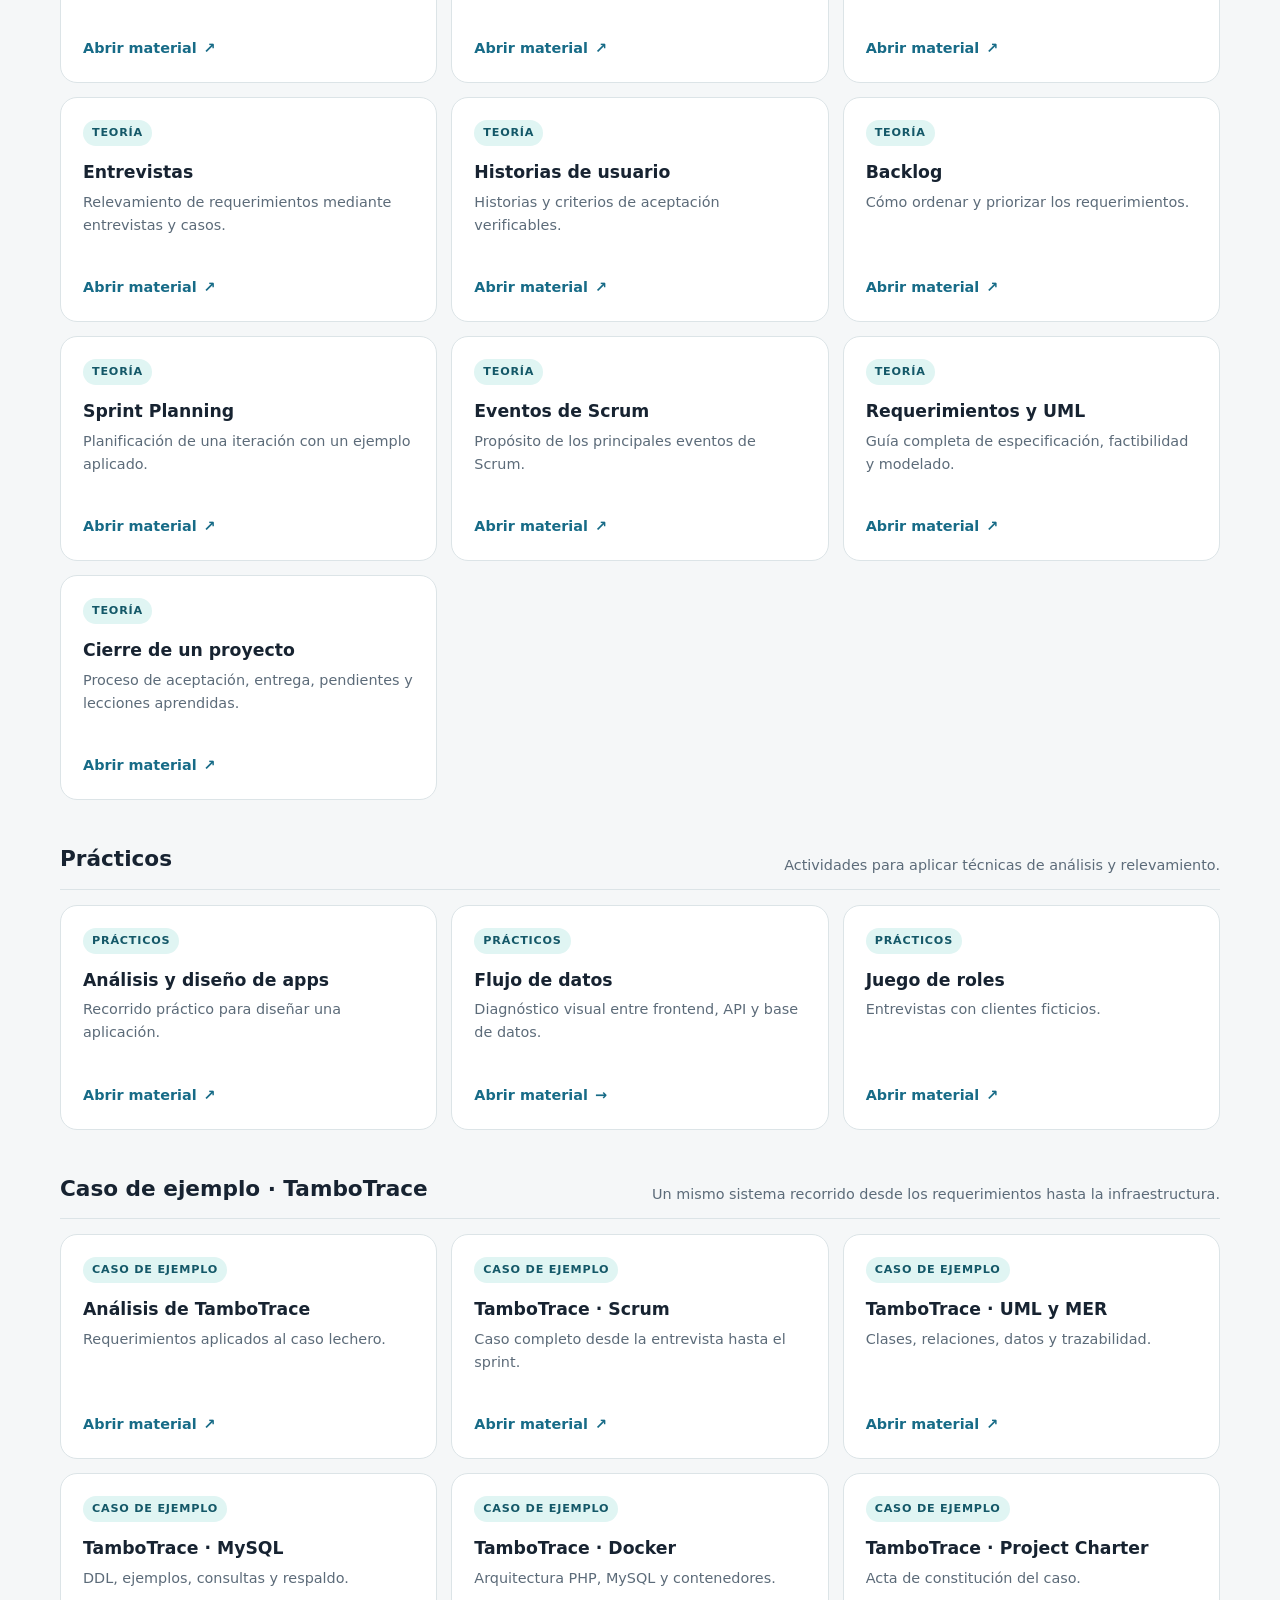
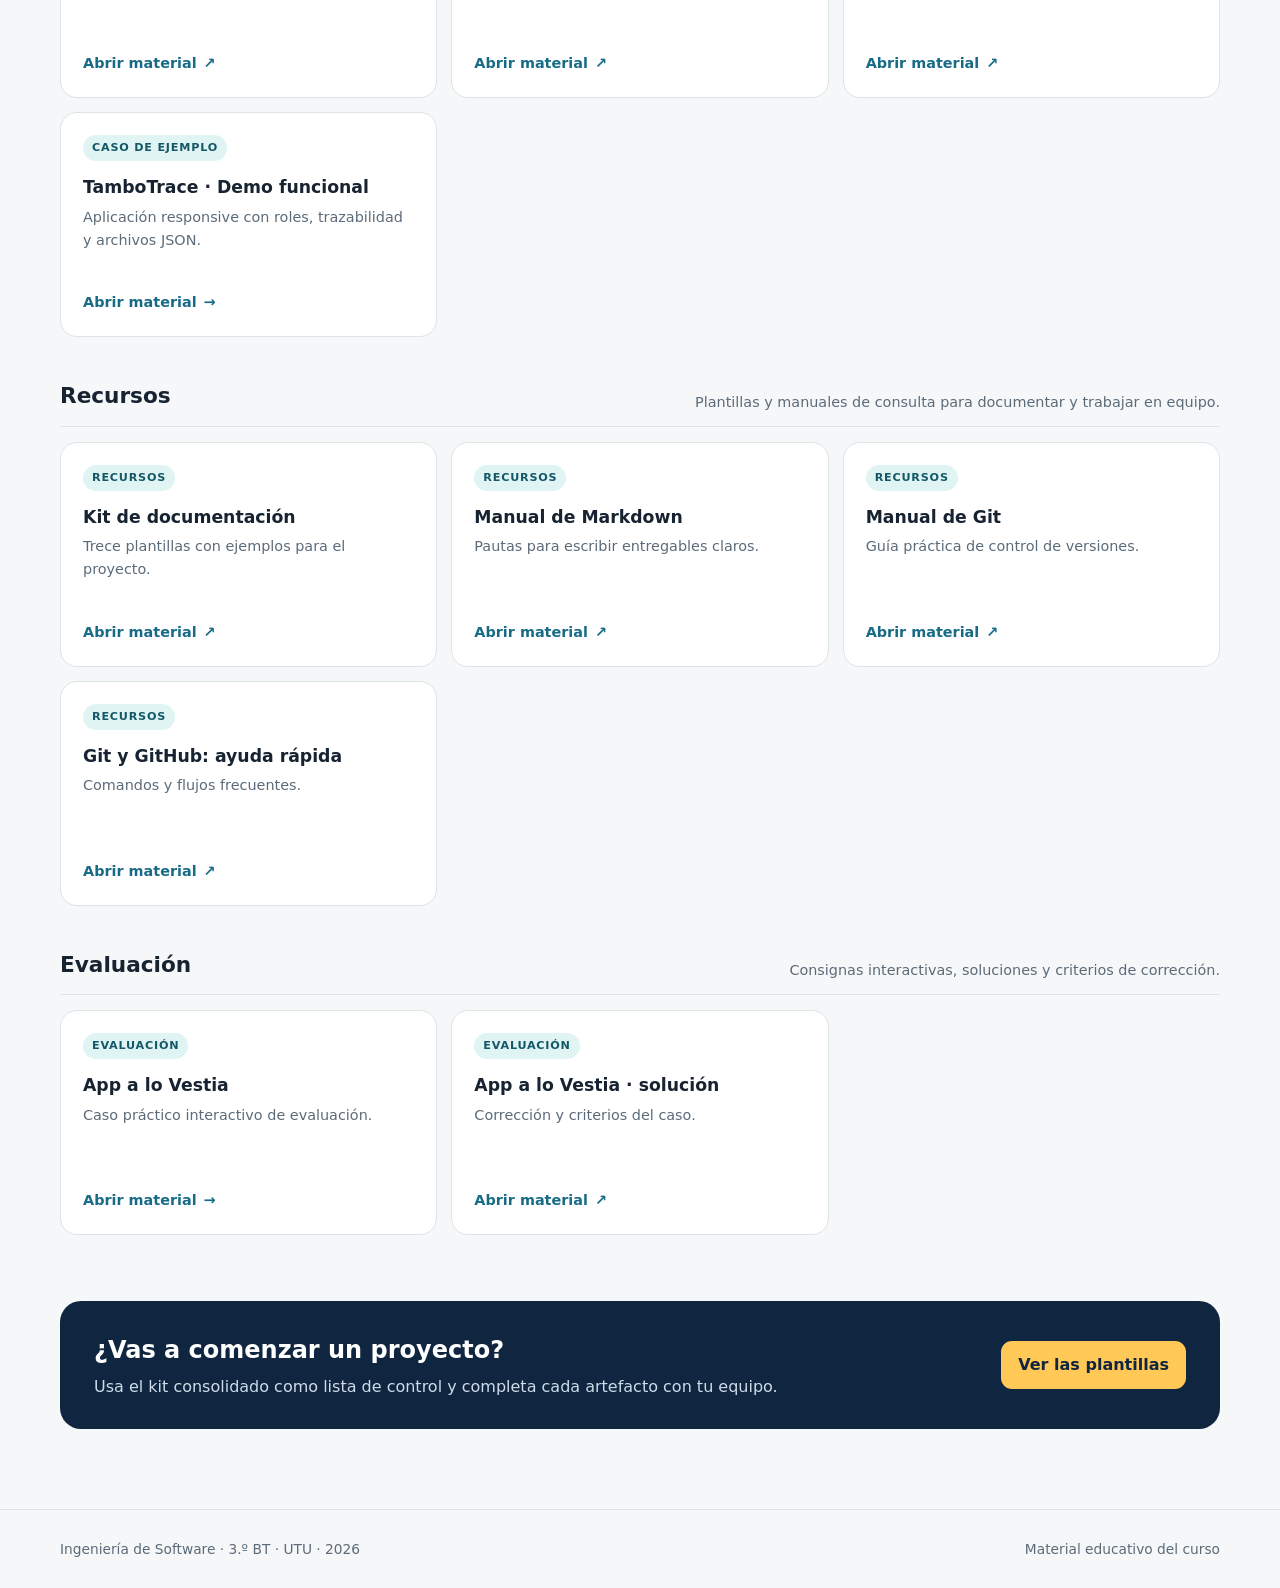
==== commit 8dd8f95e: "Agregada la demo de TamboTrace, y teórico sobre el acta de cierre de proyectos" ====
--- a/index.html
+++ b/index.html
@@ -25,7 +25,7 @@
 <body>
   <a class="skip" href="#contenido">Saltar al contenido</a>
   <header><nav class="wrap" aria-label="Navegación principal"><a class="brand" href="#"><span class="mark">IS</span>Ingeniería de Software</a><div class="nav-actions"><div class="navlinks"><a href="#ruta">Ruta de estudio</a><a href="#materiales">Materiales</a><a href="https://github.com/portalutu/ing_software-3ro-bt">GitHub</a></div><button class="theme-toggle" id="themeToggle" type="button" role="switch" aria-checked="false" aria-label="Activar tema oscuro"><span class="theme-icon" aria-hidden="true">☀</span><span class="theme-track" aria-hidden="true"><span class="theme-knob"></span></span><span class="theme-icon" aria-hidden="true">☾</span></button></div></nav>
-    <div class="hero wrap"><div><div class="eyebrow">3.º Bachillerato Tecnológico · 2026</div><h1>Del problema al software.</h1><p class="lead">Teoría, actividades y casos reales para aprender a relevar necesidades, diseñar soluciones y organizar proyectos de software.</p></div><aside class="hero-card"><strong>¿Es tu primera visita?</strong><p>Empieza por la ruta sugerida. Los materiales avanzan desde la idea inicial hasta la planificación.</p><a href="#ruta">Comenzar recorrido</a></aside></div>
+    <div class="hero wrap"><div><div class="eyebrow">3.º Bachillerato Tecnológico · 2026</div><h1>Del problema al software.</h1><p class="lead">Teoría, actividades y casos reales para aprender a relevar necesidades, diseñar soluciones y organizar proyectos de software.</p></div><aside class="hero-card"><strong>¿Es tu primera visita?</strong><p>Empieza por la ruta sugerida. Los materiales avanzan desde la idea inicial hasta el cierre del proyecto.</p><a href="#ruta">Comenzar recorrido</a></aside></div>
   </header>
   <main id="contenido" class="wrap">
     <section id="ruta"><div class="section-head"><div><div class="kicker">Ruta sugerida</div><h2>Aprende paso a paso</h2></div><p>Conecta cada artefacto con el proceso completo de desarrollo.</p></div><div class="route" id="route"></div></section>
@@ -42,12 +42,12 @@
     themeToggle.addEventListener('click',()=>applyTheme(document.documentElement.dataset.theme==='dark'?'light':'dark',true));
     const gh='https://github.com/portalutu/ing_software-3ro-bt/blob/main/';
     const docs=[
-      ['teoria','Gestión de proyectos','Conceptos iniciales para definir, organizar y controlar un proyecto.','Teoricos/Introducci%C3%B3n%20a%20la%20Gesti%C3%B3n%20de%20Proyectos.md'],['teoria','Agile','Principios, valores y forma de trabajo de los enfoques ágiles.','Teoricos/agile.md'],['teoria','Waterfall','Etapas, usos y límites del modelo en cascada.','Teoricos/waterfall.md'],['teoria','Entrevistas','Relevamiento de requerimientos mediante entrevistas y casos.','Teoricos/entrevistas.md'],['teoria','Historias de usuario','Historias y criterios de aceptación verificables.','Teoricos/user-stories.md'],['teoria','Backlog','Cómo ordenar y priorizar los requerimientos.','Teoricos/backlog.md'],['teoria','Sprint Planning','Planificación de una iteración con un ejemplo aplicado.','Teoricos/sprint-planning.md'],['teoria','Eventos de Scrum','Propósito de los principales eventos de Scrum.','Teoricos/scrum-events.md'],['teoria','Requerimientos y UML','Guía completa de especificación, factibilidad y modelado.','Teoricos/ADA.md'],
-      ['caso','Análisis de TamboTrace','Requerimientos aplicados al caso lechero.','ADA/analisis.md'],['practica','Análisis y diseño de apps','Recorrido práctico para diseñar una aplicación.','ADA/guia_analisis_disenio_apps.md'],['practica','Flujo de datos','Diagnóstico visual entre frontend, API y base de datos.','ADA/flujo_de_datos.html',1],['practica','Juego de roles','Entrevistas con clientes ficticios.','Practicos/juego_roles_relevamiento_requerimientos_3_emt.md'],['caso','TamboTrace · Scrum','Caso completo desde la entrevista hasta el sprint.','Practicos/proyecto_scrum_trazabilidad_lechera.md'],['caso','TamboTrace · UML y MER','Clases, relaciones, datos y trazabilidad.','Practicos/ada-tambotrace.md'],['caso','TamboTrace · MySQL','DDL, ejemplos, consultas y respaldo.','Practicos/ada-tambotrace-mysql.md'],['caso','TamboTrace · Docker','Arquitectura PHP, MySQL y contenedores.','Practicos/ada-tambotrace-docker.md'],['caso','TamboTrace · Project Charter','Acta de constitución del caso.','Practicos/ada-tambotrace-project-charter.md'],
+      ['teoria','Gestión de proyectos','Conceptos iniciales para definir, organizar y controlar un proyecto.','Teoricos/Introducci%C3%B3n%20a%20la%20Gesti%C3%B3n%20de%20Proyectos.md'],['teoria','Agile','Principios, valores y forma de trabajo de los enfoques ágiles.','Teoricos/agile.md'],['teoria','Waterfall','Etapas, usos y límites del modelo en cascada.','Teoricos/waterfall.md'],['teoria','Entrevistas','Relevamiento de requerimientos mediante entrevistas y casos.','Teoricos/entrevistas.md'],['teoria','Historias de usuario','Historias y criterios de aceptación verificables.','Teoricos/user-stories.md'],['teoria','Backlog','Cómo ordenar y priorizar los requerimientos.','Teoricos/backlog.md'],['teoria','Sprint Planning','Planificación de una iteración con un ejemplo aplicado.','Teoricos/sprint-planning.md'],['teoria','Eventos de Scrum','Propósito de los principales eventos de Scrum.','Teoricos/scrum-events.md'],['teoria','Requerimientos y UML','Guía completa de especificación, factibilidad y modelado.','Teoricos/ADA.md'],['teoria','Cierre de un proyecto','Proceso de aceptación, entrega, pendientes y lecciones aprendidas.','Teoricos/cierre-de-proyecto.md'],
+      ['caso','Análisis de TamboTrace','Requerimientos aplicados al caso lechero.','ADA/analisis.md'],['practica','Análisis y diseño de apps','Recorrido práctico para diseñar una aplicación.','ADA/guia_analisis_disenio_apps.md'],['practica','Flujo de datos','Diagnóstico visual entre frontend, API y base de datos.','ADA/flujo_de_datos.html',1],['practica','Juego de roles','Entrevistas con clientes ficticios.','Practicos/juego_roles_relevamiento_requerimientos_3_emt.md'],['caso','TamboTrace · Scrum','Caso completo desde la entrevista hasta el sprint.','Practicos/proyecto_scrum_trazabilidad_lechera.md'],['caso','TamboTrace · UML y MER','Clases, relaciones, datos y trazabilidad.','Practicos/ada-tambotrace.md'],['caso','TamboTrace · MySQL','DDL, ejemplos, consultas y respaldo.','Practicos/ada-tambotrace-mysql.md'],['caso','TamboTrace · Docker','Arquitectura PHP, MySQL y contenedores.','Practicos/ada-tambotrace-docker.md'],['caso','TamboTrace · Project Charter','Acta de constitución del caso.','Practicos/ada-tambotrace-project-charter.md'],['caso','TamboTrace · Demo funcional','Aplicación responsive con roles, trazabilidad y archivos JSON.','tambotrace/index.html',1],
       ['recurso','Kit de documentación','Trece plantillas con ejemplos para el proyecto.','documentos/Project_Management_Templates_full.md'],['recurso','Manual de Markdown','Pautas para escribir entregables claros.','documentos/manual_estilo_markdown.md'],['recurso','Manual de Git','Guía práctica de control de versiones.','documentos/manual_git_v2.md'],['recurso','Git y GitHub: ayuda rápida','Comandos y flujos frecuentes.','documentos/git-gh-cheatsheet.md'],
       ['evaluacion','App a lo Vestia','Caso práctico interactivo de evaluación.','Eval/app_a_lo_vestia.html',1],['evaluacion','App a lo Vestia · solución','Corrección y criterios del caso.','Eval/app_a_lo_vestia_correccion.md']
     ];
-    const route=[docs[0],docs[3],docs[8],docs[9],docs[4],docs[5],docs[6],docs[18]];
+    const route=[docs[0],docs[3],docs[8],docs[10],docs[4],docs[5],docs[6],docs[9],docs[20]];
     const link=d=>d[4]?d[3]:gh+d[3];
     document.querySelector('#route').innerHTML=route.map(d=>`<a class="step" href="${link(d)}"><strong>${d[1]}</strong><span>${d[2]}</span></a>`).join('');
     const groups=[['teoria','Teoría','Conceptos y marcos de trabajo para comprender el proceso de desarrollo.'],['practica','Prácticos','Actividades para aplicar técnicas de análisis y relevamiento.'],['caso','Caso de ejemplo · TamboTrace','Un mismo sistema recorrido desde los requerimientos hasta la infraestructura.'],['recurso','Recursos','Plantillas y manuales de consulta para documentar y trabajar en equipo.'],['evaluacion','Evaluación','Consignas interactivas, soluciones y criterios de corrección.']];
